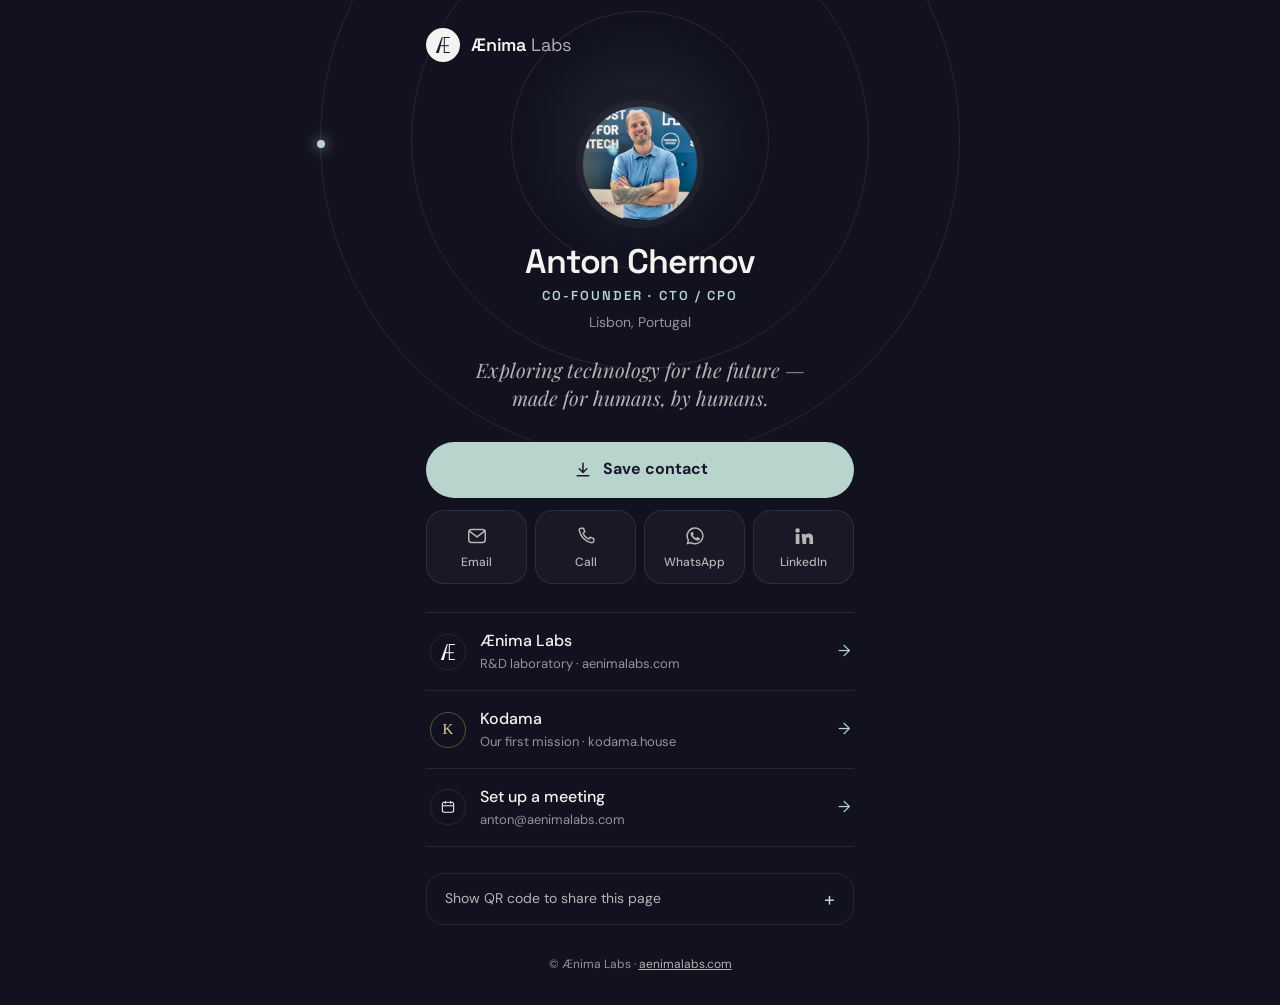
==== anton/index.html @ 2caea4a2 "feat: add /anton profile page and vCard for Slush Contact page linked from the business card QR code" ====
<!DOCTYPE html>
<html lang="en">
<head>
	<meta charset="UTF-8">
	<meta name="viewport" content="width=device-width, initial-scale=1.0, viewport-fit=cover">
	<title>Anton Chernov — Ænima Labs</title>
	<meta name="description" content="Anton Chernov, co-founder and CTO / CPO of Ænima Labs — an R&D laboratory exploring technology for the future. Save the contact, email, call or connect on LinkedIn.">
	<meta name="theme-color" content="#11111F">
	<link rel="canonical" href="https://aenimalabs.com/anton/">
	<meta property="og:type" content="profile">
	<meta property="og:site_name" content="Ænima Labs">
	<meta property="og:url" content="https://aenimalabs.com/anton/">
	<meta property="og:title" content="Anton Chernov — Ænima Labs">
	<meta property="og:description" content="Co-founder · CTO / CPO. Exploring technology for the future. First mission: Kodama.">
	<meta property="og:image" content="https://aenimalabs.com/assets/og.png">
	<meta name="twitter:card" content="summary_large_image">
	<link rel="icon" type="image/svg+xml" href="/favicon.svg?v=20260826">
	<link rel="icon" type="image/png" sizes="32x32" href="/favicon-32.png?v=20260826">
	<link rel="apple-touch-icon" href="/apple-touch-icon.png">
	<link rel="preconnect" href="https://fonts.googleapis.com">
	<link rel="preconnect" href="https://fonts.gstatic.com" crossorigin>
	<link href="https://fonts.googleapis.com/css2?family=DM+Sans:opsz,wght@9..40,400;9..40,500;9..40,700&family=Playfair+Display:ital@1&family=Space+Grotesk:wght@400;600&display=swap" rel="stylesheet">
	<script type="application/ld+json">
	{"@context":"https://schema.org","@type":"ProfilePage","mainEntity":{"@type":"Person","name":"Anton Chernov","jobTitle":"Co-founder, CTO / CPO","email":"mailto:anton@aenimalabs.com","telephone":"+491707641430","worksFor":{"@type":"Organization","name":"Ænima Labs","url":"https://aenimalabs.com/"},"sameAs":["https://www.linkedin.com/in/antonchernov"]}}
	</script>
	<style>
		:root {
			--ink: #0D0D18; --navy-deep: #11111F; --navy: #1A1A2E; --charcoal: #2D2D3F;
			--sage: #6B8F8E; --sage-light: #B8D4CC; --copper: #C9956B;
			--white: #F5F3EF; --on-dark: rgba(245,243,239,.72); --on-dark-faint: rgba(245,243,239,.58);
			--line-dark: rgba(245,243,239,.1);
			--display: "Space Grotesk", system-ui, sans-serif;
			--serif: "Playfair Display", Georgia, serif;
			--sans: "DM Sans", system-ui, -apple-system, sans-serif;
			--ease: cubic-bezier(.2,.7,.2,1);
		}
		*, *::before, *::after { box-sizing: border-box; }
		html { -webkit-text-size-adjust: 100%; }
		body { margin: 0; min-height: 100svh; background: var(--navy-deep); color: var(--white); font-family: var(--sans); font-size: 16px; line-height: 1.55; -webkit-font-smoothing: antialiased; overflow-x: hidden; }
		img, svg { display: block; max-width: 100%; }
		a { color: inherit; }
		:focus-visible { outline: 2px solid var(--copper); outline-offset: 3px; border-radius: 10px; }
		.sr { position: absolute; width: 1px; height: 1px; overflow: hidden; clip: rect(0 0 0 0); white-space: nowrap; }

		.page { position: relative; isolation: isolate; width: min(460px, 100%); margin: 0 auto; padding: max(28px, env(safe-area-inset-top)) 16px max(32px, env(safe-area-inset-bottom)); }
		.orbit { position: fixed; z-index: -1; top: -180px; left: 50%; width: 640px; aspect-ratio: 1; translate: -50% 0; border-radius: 50%; border: 1px solid var(--line-dark); pointer-events: none; }
		.orbit::before, .orbit::after { content: ""; position: absolute; border-radius: 50%; border: 1px solid var(--line-dark); }
		.orbit::before { inset: 90px; }
		.orbit::after { inset: 190px; background: radial-gradient(circle, rgba(184,212,204,.10), transparent 70%); }
		.orbit i { position: absolute; width: 8px; height: 8px; border-radius: 50%; background: var(--sage-light); box-shadow: 0 0 14px var(--sage-light); top: 50%; left: -4px; }
		.orbit i + i { background: var(--copper); box-shadow: 0 0 14px var(--copper); top: 18%; left: auto; right: 72px; }

		.brand { display: flex; align-items: center; gap: 11px; text-decoration: none; }
		.brand-mark { width: 34px; height: 34px; border-radius: 50%; background: var(--white); display: grid; place-items: center; flex: none; }
		.brand-mark svg { width: 16px; height: 16px; fill: var(--navy); }
		.brand-word { font-family: var(--display); font-weight: 600; font-size: 18px; letter-spacing: -.01em; }
		.brand-word span { font-weight: 400; opacity: .7; }

		.who { margin-top: 44px; text-align: center; }
		.photo { width: 116px; height: 116px; margin: 0 auto; border-radius: 50%; object-fit: cover; border: 1px solid var(--line-dark); box-shadow: 0 0 0 6px rgba(245,243,239,.04); }
		h1 { margin: 22px 0 6px; font-family: var(--display); font-weight: 600; font-size: 34px; line-height: 1.05; letter-spacing: -.035em; }
		.role { margin: 0; font-family: var(--display); font-size: 13px; font-weight: 600; letter-spacing: .16em; text-transform: uppercase; color: var(--sage-light); }
		.loc { margin: 6px 0 0; font-size: 14px; color: var(--on-dark-faint); }
		.pitch { margin: 22px auto 0; max-width: 340px; font-family: var(--serif); font-style: italic; font-size: 20px; line-height: 1.4; color: var(--on-dark); }

		.save { display: flex; align-items: center; justify-content: center; gap: 10px; margin-top: 30px; min-height: 56px; border-radius: 999px; background: var(--sage-light); color: var(--navy); font-weight: 700; font-size: 16px; text-decoration: none; transition: background .2s, transform .2s var(--ease); }
		.save:hover { background: var(--white); }
		.save:active { transform: scale(.98); }
		.save svg { width: 20px; height: 20px; }

		.actions { display: grid; grid-template-columns: repeat(4, 1fr); gap: 8px; margin-top: 12px; }
		.act { display: grid; justify-items: center; gap: 6px; padding: 14px 4px 12px; border: 1px solid var(--line-dark); border-radius: 18px; background: rgba(245,243,239,.03); text-decoration: none; font-size: 12px; font-weight: 500; color: var(--on-dark); transition: border-color .2s, background .2s, color .2s; }
		.act:hover { border-color: rgba(184,212,204,.4); background: rgba(184,212,204,.06); color: var(--white); }
		.act svg { width: 22px; height: 22px; fill: none; stroke: currentColor; stroke-width: 1.6; stroke-linecap: round; stroke-linejoin: round; }
		.act svg.solid { fill: currentColor; stroke: none; }

		.links { margin: 28px 0 0; padding: 0; list-style: none; border-top: 1px solid var(--line-dark); }
		.links a { display: flex; align-items: center; gap: 14px; padding: 16px 4px; border-bottom: 1px solid var(--line-dark); text-decoration: none; }
		.links b { display: block; font-weight: 500; }
		.links small { display: block; font-size: 13px; color: var(--on-dark-faint); }
		.links .go { margin-left: auto; color: var(--sage-light); transition: translate .25s var(--ease); }
		.links a:hover .go { translate: 4px 0; }
		.dot { width: 36px; height: 36px; flex: none; border-radius: 50%; display: grid; place-items: center; border: 1px solid var(--line-dark); }
		.dot svg { width: 16px; height: 16px; fill: var(--white); }
		.dot.kodama { border-color: rgba(201,162,78,.45); }
		.dot.kodama span { font: 500 15px/1 Georgia, serif; color: #E3CE95; letter-spacing: .02em; }

		details.share { margin-top: 26px; border: 1px solid var(--line-dark); border-radius: 18px; }
		details.share summary { cursor: pointer; list-style: none; display: flex; align-items: center; justify-content: space-between; padding: 14px 18px; font-size: 14px; color: var(--on-dark); }
		details.share summary::-webkit-details-marker { display: none; }
		details.share summary::after { content: "+"; font-size: 20px; line-height: 1; color: var(--sage-light); }
		details.share[open] summary::after { content: "–"; }
		.qr { margin: 0 18px 18px; padding: 18px; border-radius: 14px; background: var(--white); display: grid; gap: 12px; justify-items: center; }
		.qr img { width: 100%; max-width: 240px; image-rendering: pixelated; }
		.qr p { margin: 0; font: 500 13px/1 var(--display); color: var(--navy); letter-spacing: .02em; }

		footer { margin-top: 30px; text-align: center; font-size: 12px; color: var(--on-dark-faint); }
		footer a { color: var(--on-dark); }

		@media (prefers-reduced-motion: reduce) { * { transition: none !important; } }
	</style>
</head>
<body>
	<svg width="0" height="0" style="position:absolute" aria-hidden="true">
		<symbol id="ae" viewBox="-80 -80 160 160">
			<polygon points="-72,80 -12,-80 -2,-80 -42,80"/>
			<polygon points="8,-80 18,-80 18,80 8,80"/>
			<rect x="-38" y="2" width="56" height="10"/>
			<rect x="8" y="-80" width="60" height="10"/>
			<rect x="8" y="2" width="50" height="10"/>
			<rect x="8" y="70" width="60" height="10"/>
		</symbol>
		<symbol id="i-save" viewBox="0 0 24 24"><path fill="none" stroke="currentColor" stroke-width="1.8" stroke-linecap="round" stroke-linejoin="round" d="M12 4v11m0 0 4.5-4.5M12 15l-4.5-4.5M5 19h14"/></symbol>
		<symbol id="i-mail" viewBox="0 0 24 24"><rect x="3" y="5" width="18" height="14" rx="3"/><path d="m4 7 8 6 8-6"/></symbol>
		<symbol id="i-phone" viewBox="0 0 24 24"><path d="M6.6 3.5h2.6l1.5 4-2 1.3a11 11 0 0 0 6.5 6.5l1.3-2 4 1.5v2.6a2 2 0 0 1-2.2 2A16.5 16.5 0 0 1 4.6 5.7a2 2 0 0 1 2-2.2z"/></symbol>
		<symbol id="i-wa" viewBox="0 0 24 24"><path d="M12 2.5a9.4 9.4 0 0 0-8.1 14.2L2.7 21.3l4.7-1.2A9.4 9.4 0 1 0 12 2.5zm0 17.2a7.8 7.8 0 0 1-4-1.1l-.3-.2-2.8.7.8-2.7-.2-.3A7.8 7.8 0 1 1 12 19.7zm4.3-5.8c-.2-.1-1.4-.7-1.6-.8-.2-.1-.4-.1-.5.1l-.7.9c-.1.2-.3.2-.5.1a6.4 6.4 0 0 1-3.2-2.8c-.2-.4.2-.4.7-1.3.1-.2 0-.3 0-.4l-.7-1.7c-.2-.4-.4-.4-.5-.4h-.5a.9.9 0 0 0-.7.3 2.8 2.8 0 0 0-.9 2.1 4.9 4.9 0 0 0 1 2.6 11.2 11.2 0 0 0 4.3 3.8c1.6.7 2.2.7 3 .6a2.6 2.6 0 0 0 1.7-1.2 2.1 2.1 0 0 0 .1-1.2c0-.1-.2-.2-.4-.3z"/></symbol>
		<symbol id="i-in" viewBox="0 0 24 24"><path d="M4.98 3.5a2.5 2.5 0 1 1 0 5 2.5 2.5 0 0 1 0-5zM3 9.75h4v11H3zm6.5 0h3.8v1.5h.06c.53-1 1.83-2.06 3.77-2.06 4.03 0 4.77 2.65 4.77 6.1v5.46h-4v-4.84c0-1.15-.02-2.64-1.6-2.64-1.62 0-1.86 1.26-1.86 2.56v4.92h-4z"/></symbol>
	</svg>

	<div class="orbit" aria-hidden="true"><i></i><i></i></div>

	<main class="page">
		<a class="brand" href="/" aria-label="Ænima Labs home">
			<span class="brand-mark" aria-hidden="true"><svg><use href="#ae"/></svg></span>
			<span class="brand-word">Ænima <span>Labs</span></span>
		</a>

		<section class="who">
			<img class="photo" src="anton-chernov.jpg" alt="Anton Chernov" width="320" height="320">
			<h1>Anton Chernov</h1>
			<p class="role">Co-founder · CTO / CPO</p>
			<p class="loc">Lisbon, Portugal</p>
			<p class="pitch">Exploring technology for the future — made for humans, by humans.</p>
		</section>

		<a class="save" href="anton-chernov.vcf" download="Anton Chernov - Aenima Labs.vcf"><svg aria-hidden="true"><use href="#i-save"/></svg>Save contact</a>

		<nav class="actions" aria-label="Contact Anton">
			<a class="act" href="mailto:anton@aenimalabs.com?subject=%C3%86nima%20Labs"><svg aria-hidden="true"><use href="#i-mail"/></svg>Email</a>
			<a class="act" href="tel:+491707641430"><svg aria-hidden="true"><use href="#i-phone"/></svg>Call</a>
			<a class="act" href="https://wa.me/491707641430" target="_blank" rel="noopener"><svg class="solid" aria-hidden="true"><use href="#i-wa"/></svg>WhatsApp</a>
			<a class="act" href="https://www.linkedin.com/in/antonchernov" target="_blank" rel="noopener"><svg class="solid" aria-hidden="true"><use href="#i-in"/></svg>LinkedIn</a>
		</nav>

		<ul class="links">
			<li><a href="https://aenimalabs.com/">
				<span class="dot" aria-hidden="true"><svg><use href="#ae"/></svg></span>
				<span><b>Ænima Labs</b><small>R&amp;D laboratory · aenimalabs.com</small></span>
				<span class="go" aria-hidden="true">→</span></a></li>
			<li><a href="https://kodama.house" target="_blank" rel="noopener">
				<span class="dot kodama" aria-hidden="true"><span>K</span></span>
				<span><b>Kodama</b><small>Our first mission · kodama.house</small></span>
				<span class="go" aria-hidden="true">→</span></a></li>
			<li><a href="mailto:anton@aenimalabs.com?subject=Meeting%20at%20Slush">
				<span class="dot" aria-hidden="true"><svg viewBox="0 0 24 24" style="fill:none;stroke:#F5F3EF;stroke-width:1.6"><rect x="3.5" y="5" width="17" height="15" rx="3"/><path d="M3.5 10h17M8 3v4m8-4v4"/></svg></span>
				<span><b>Set up a meeting</b><small>anton@aenimalabs.com</small></span>
				<span class="go" aria-hidden="true">→</span></a></li>
		</ul>

		<details class="share">
			<summary>Show QR code to share this page</summary>
			<div class="qr">
				<img src="qr.svg" alt="QR code linking to aenimalabs.com/anton" width="240" height="240">
				<p>aenimalabs.com/anton</p>
			</div>
		</details>

		<footer>© Ænima Labs · <a href="/">aenimalabs.com</a></footer>
	</main>
</body>
</html>
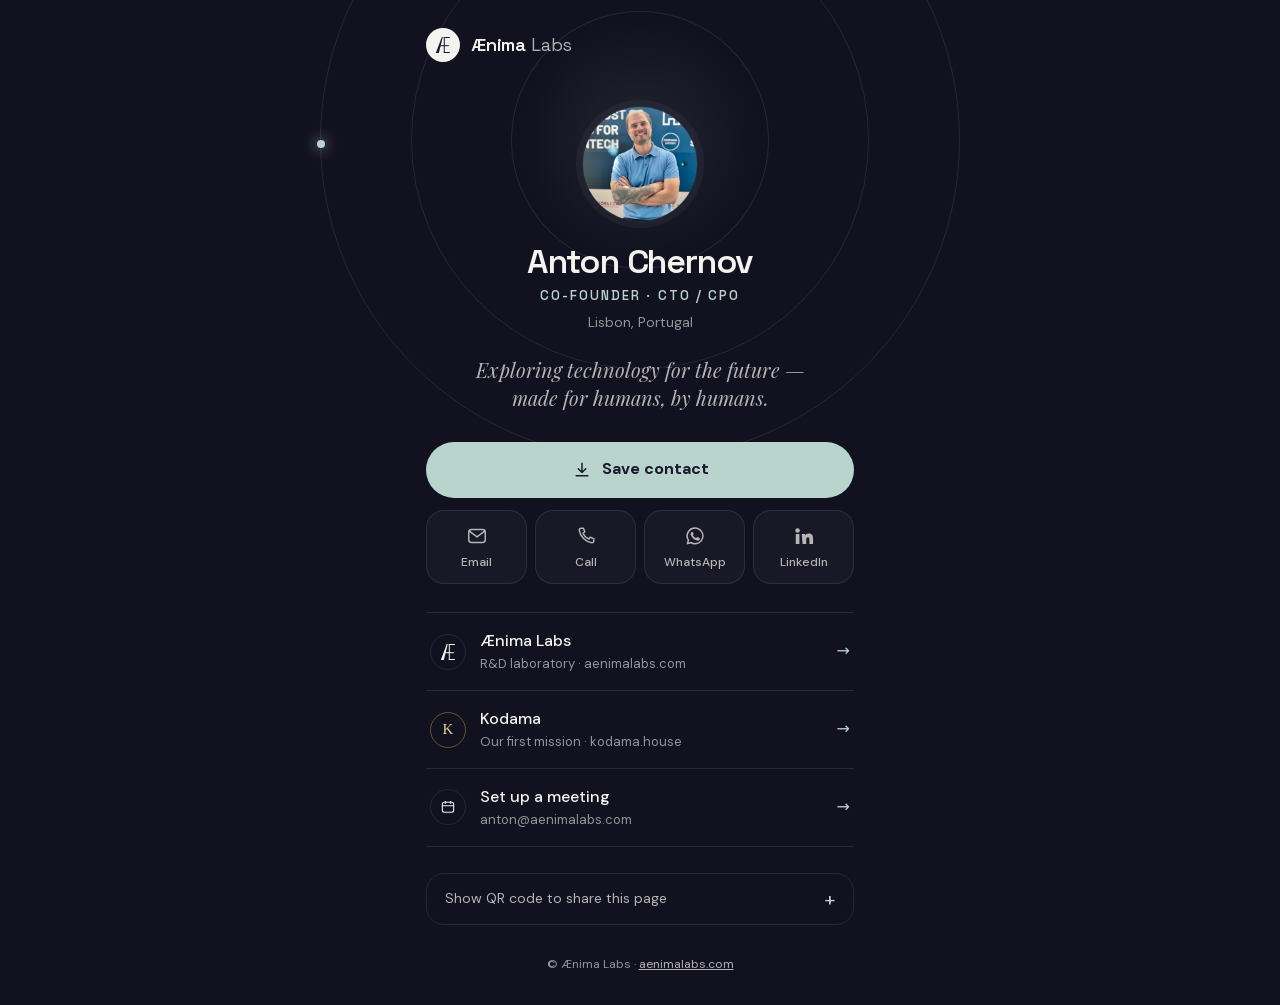
==== commit 72198f16: "fix: load /anton fonts from the site instead of Google Fonts Drops the fonts.googleapis.com links an" ====
--- a/anton/index.html
+++ b/anton/index.html
@@ -17,13 +17,20 @@
 	<link rel="icon" type="image/svg+xml" href="/favicon.svg?v=20260826">
 	<link rel="icon" type="image/png" sizes="32x32" href="/favicon-32.png?v=20260826">
 	<link rel="apple-touch-icon" href="/apple-touch-icon.png">
-	<link rel="preconnect" href="https://fonts.googleapis.com">
-	<link rel="preconnect" href="https://fonts.gstatic.com" crossorigin>
-	<link href="https://fonts.googleapis.com/css2?family=DM+Sans:opsz,wght@9..40,400;9..40,500;9..40,700&family=Playfair+Display:ital@1&family=Space+Grotesk:wght@400;600&display=swap" rel="stylesheet">
 	<script type="application/ld+json">
 	{"@context":"https://schema.org","@type":"ProfilePage","mainEntity":{"@type":"Person","name":"Anton Chernov","jobTitle":"Co-founder, CTO / CPO","email":"mailto:anton@aenimalabs.com","telephone":"+491707641430","worksFor":{"@type":"Organization","name":"Ænima Labs","url":"https://aenimalabs.com/"},"sameAs":["https://www.linkedin.com/in/antonchernov"]}}
 	</script>
 	<style>
+		@font-face { font-family: 'DM Sans'; font-style: italic; font-weight: 400; font-display: swap; src: url("/assets/fonts/dm-sans-italic-latin-ext.woff2") format('woff2'); unicode-range: U+0100-02BA, U+02BD-02C5, U+02C7-02CC, U+02CE-02D7, U+02DD-02FF, U+0304, U+0308, U+0329, U+1D00-1DBF, U+1E00-1E9F, U+1EF2-1EFF, U+2020, U+20A0-20AB, U+20AD-20C4, U+2113, U+2C60-2C7F, U+A720-A7FF; }
+		@font-face { font-family: 'DM Sans'; font-style: italic; font-weight: 400; font-display: swap; src: url("/assets/fonts/dm-sans-italic-latin.woff2") format('woff2'); unicode-range: U+0000-00FF, U+0131, U+0152-0153, U+02BB-02BC, U+02C6, U+02DA, U+02DC, U+0304, U+0308, U+0329, U+2000-206F, U+20AC, U+2122, U+2191, U+2193, U+2212, U+2215, U+FEFF, U+FFFD; }
+		@font-face { font-family: 'DM Sans'; font-style: normal; font-weight: 400 700; font-display: swap; src: url("/assets/fonts/dm-sans-normal-latin-ext.woff2") format('woff2'); unicode-range: U+0100-02BA, U+02BD-02C5, U+02C7-02CC, U+02CE-02D7, U+02DD-02FF, U+0304, U+0308, U+0329, U+1D00-1DBF, U+1E00-1E9F, U+1EF2-1EFF, U+2020, U+20A0-20AB, U+20AD-20C4, U+2113, U+2C60-2C7F, U+A720-A7FF; }
+		@font-face { font-family: 'DM Sans'; font-style: normal; font-weight: 400 700; font-display: swap; src: url("/assets/fonts/dm-sans-normal-latin.woff2") format('woff2'); unicode-range: U+0000-00FF, U+0131, U+0152-0153, U+02BB-02BC, U+02C6, U+02DA, U+02DC, U+0304, U+0308, U+0329, U+2000-206F, U+20AC, U+2122, U+2191, U+2193, U+2212, U+2215, U+FEFF, U+FFFD; }
+		@font-face { font-family: 'Playfair Display'; font-style: italic; font-weight: 400; font-display: swap; src: url("/assets/fonts/playfair-display-italic-latin-ext.woff2") format('woff2'); unicode-range: U+0100-02BA, U+02BD-02C5, U+02C7-02CC, U+02CE-02D7, U+02DD-02FF, U+0304, U+0308, U+0329, U+1D00-1DBF, U+1E00-1E9F, U+1EF2-1EFF, U+2020, U+20A0-20AB, U+20AD-20C4, U+2113, U+2C60-2C7F, U+A720-A7FF; }
+		@font-face { font-family: 'Playfair Display'; font-style: italic; font-weight: 400; font-display: swap; src: url("/assets/fonts/playfair-display-italic-latin.woff2") format('woff2'); unicode-range: U+0000-00FF, U+0131, U+0152-0153, U+02BB-02BC, U+02C6, U+02DA, U+02DC, U+0304, U+0308, U+0329, U+2000-206F, U+20AC, U+2122, U+2191, U+2193, U+2212, U+2215, U+FEFF, U+FFFD; }
+		@font-face { font-family: 'Playfair Display'; font-style: normal; font-weight: 400 600; font-display: swap; src: url("/assets/fonts/playfair-display-normal-latin-ext.woff2") format('woff2'); unicode-range: U+0100-02BA, U+02BD-02C5, U+02C7-02CC, U+02CE-02D7, U+02DD-02FF, U+0304, U+0308, U+0329, U+1D00-1DBF, U+1E00-1E9F, U+1EF2-1EFF, U+2020, U+20A0-20AB, U+20AD-20C4, U+2113, U+2C60-2C7F, U+A720-A7FF; }
+		@font-face { font-family: 'Playfair Display'; font-style: normal; font-weight: 400 600; font-display: swap; src: url("/assets/fonts/playfair-display-normal-latin.woff2") format('woff2'); unicode-range: U+0000-00FF, U+0131, U+0152-0153, U+02BB-02BC, U+02C6, U+02DA, U+02DC, U+0304, U+0308, U+0329, U+2000-206F, U+20AC, U+2122, U+2191, U+2193, U+2212, U+2215, U+FEFF, U+FFFD; }
+		@font-face { font-family: 'Space Grotesk'; font-style: normal; font-weight: 400 600; font-display: swap; src: url("/assets/fonts/space-grotesk-normal-latin-ext.woff2") format('woff2'); unicode-range: U+0100-02BA, U+02BD-02C5, U+02C7-02CC, U+02CE-02D7, U+02DD-02FF, U+0304, U+0308, U+0329, U+1D00-1DBF, U+1E00-1E9F, U+1EF2-1EFF, U+2020, U+20A0-20AB, U+20AD-20C4, U+2113, U+2C60-2C7F, U+A720-A7FF; }
+		@font-face { font-family: 'Space Grotesk'; font-style: normal; font-weight: 400 600; font-display: swap; src: url("/assets/fonts/space-grotesk-normal-latin.woff2") format('woff2'); unicode-range: U+0000-00FF, U+0131, U+0152-0153, U+02BB-02BC, U+02C6, U+02DA, U+02DC, U+0304, U+0308, U+0329, U+2000-206F, U+20AC, U+2122, U+2191, U+2193, U+2212, U+2215, U+FEFF, U+FFFD; }
 		:root {
 			--ink: #0D0D18; --navy-deep: #11111F; --navy: #1A1A2E; --charcoal: #2D2D3F;
 			--sage: #6B8F8E; --sage-light: #B8D4CC; --copper: #C9956B;
